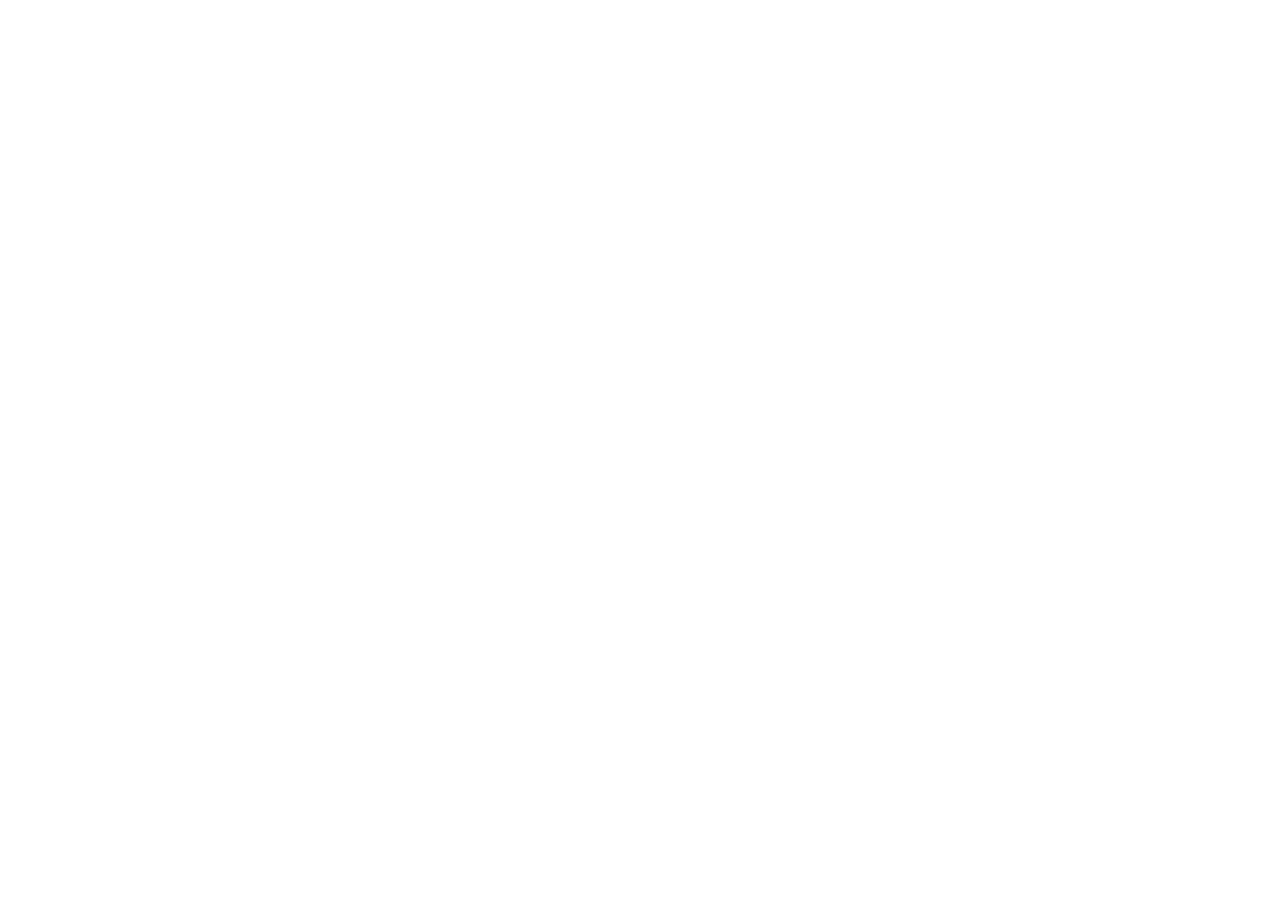
==== contact.html @ 890cbd25 "Initialisation du projet et creation de la structure HTML" ====
<!DOCTYPE html>
<html lang="fr">
<head>
    <meta charset="UTF-8">
    <meta name="viewport" content="width=device-width, initial-scale=1.0">
    <title>Inscription & Contact</title>
    
    <link rel="stylesheet" href="css/style.css">
</head>
<body>
    <header>

    </header>
    <main>

    </main>
    <footer>

    </footer>
    <script src="js/main.js"></script>
    
</body>
</html>
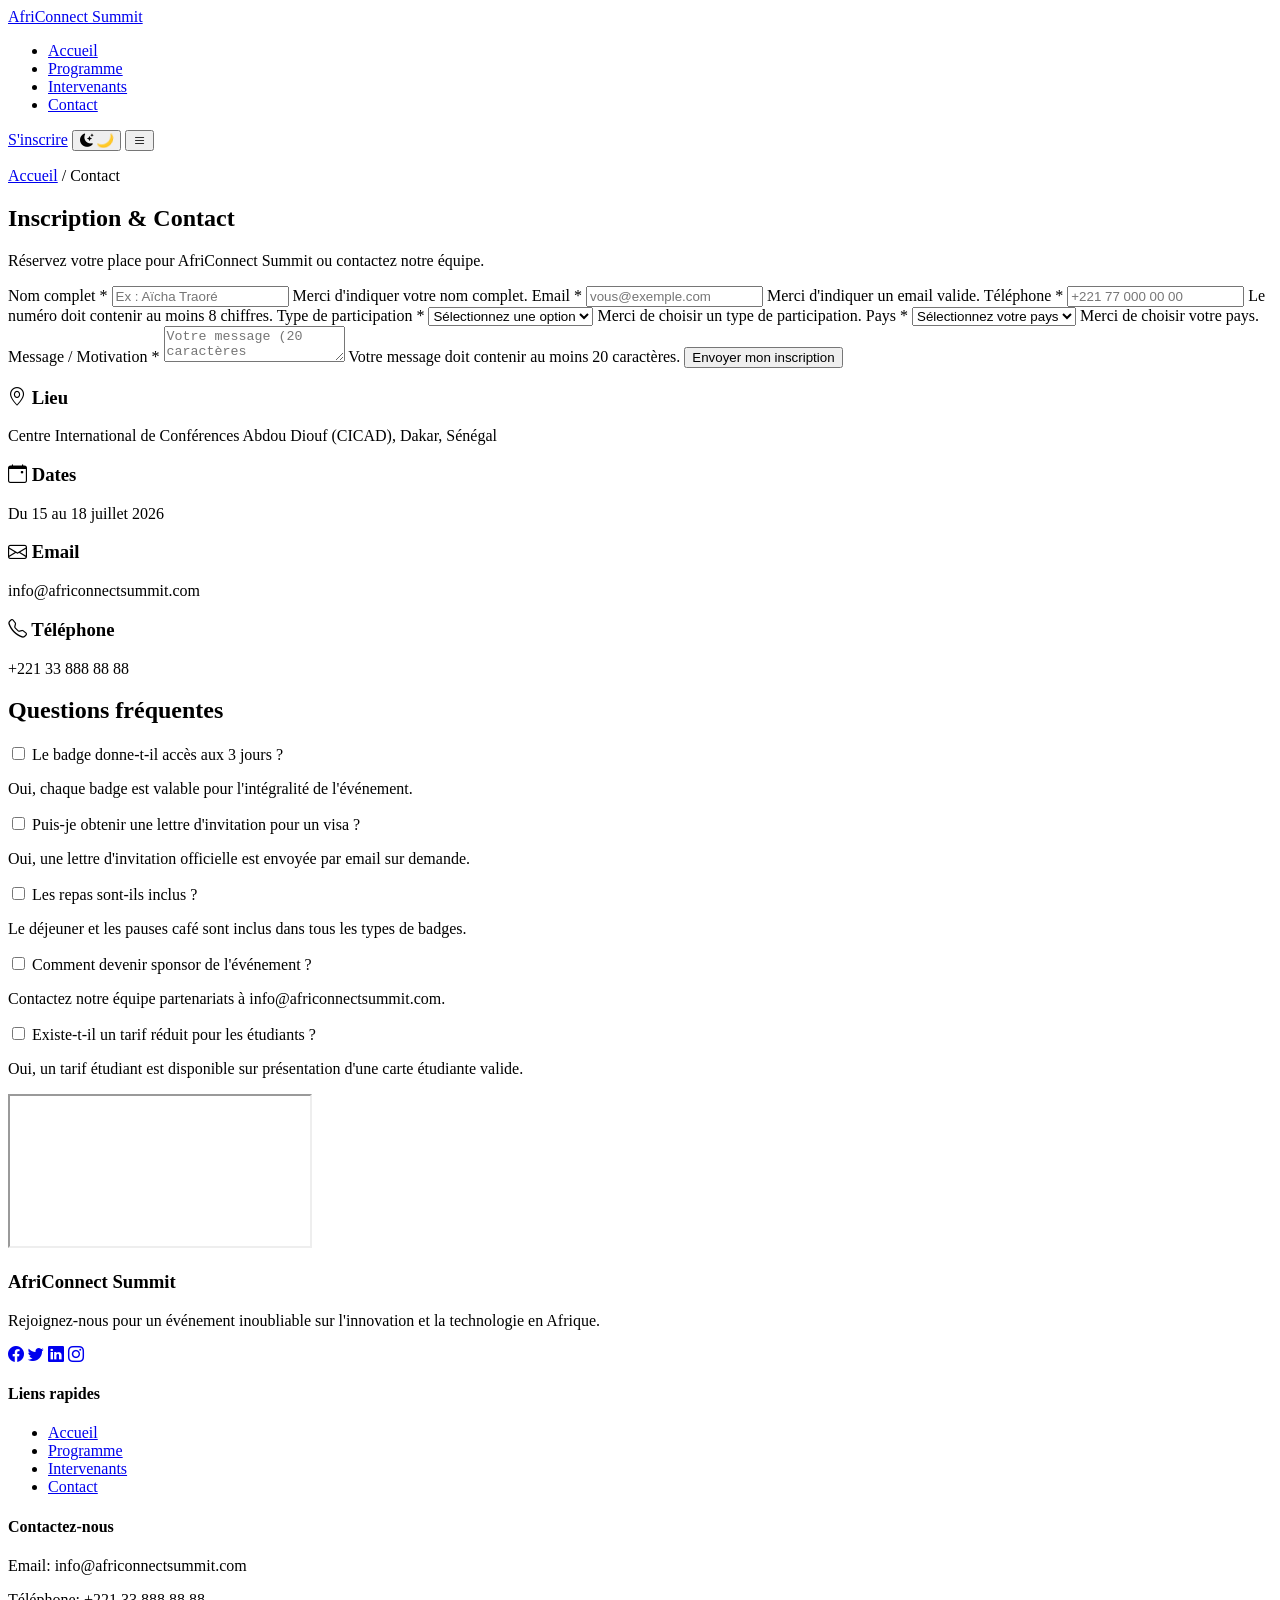
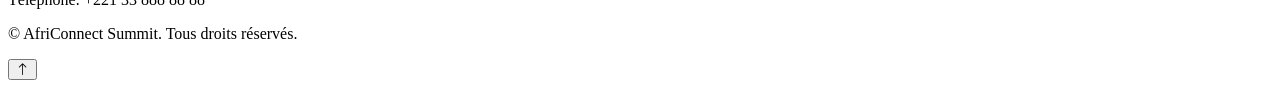
==== commit 0793b834: "Finalisation des 4 pages HTML" ====
--- a/contact.html
+++ b/contact.html
@@ -4,19 +4,223 @@
     <meta charset="UTF-8">
     <meta name="viewport" content="width=device-width, initial-scale=1.0">
     <title>Inscription & Contact</title>
+    <link rel="preconnect" href="https://fonts.googleapis.com">
+  <link href="https://fonts.googleapis.com/css2?family=Space+Grotesk:wght@500;600;700&family=Inter:wght@400;500;600;700&display=swap" rel="stylesheet">
+
+  <link rel="stylesheet" href="https://cdn.jsdelivr.net/npm/bootstrap-icons@1.11.3/font/bootstrap-icons.css">
     
     <link rel="stylesheet" href="css/style.css">
 </head>
 <body>
     <header>
-
+        <nav class="navbar">
+            <a href="index.html" class="logo">AfriConnect <span>Summit</span></a>
+            <ul class="nav-links">
+                <li> <a href="index.html" >Accueil</a></li>
+                <li> <a href="programme.html">Programme</a></li>
+                <li> <a href="intervenants.html" >Intervenants</a></li>
+                <li> <a href="contact.html" class="acc">Contact</a></li>
+            </ul>
+            <div class="nav-actions">
+                <a href="contact.html" class="btn">S'inscrire</a>
+                <button id="theme-toggle" aria-label="Changer le thème">
+                    <i class="bi bi-moon-stars-fill"> 🌙 </i>
+                </button>
+                <button id="menu-toggle" aria-label="Ouvrir le menu">
+                <i class="bi bi-list"></i>
+            </button>
+
+            </div>
+        </nav>
+           
     </header>
     <main>
-
+         <!--SECTION HERO-->
+        <section class="page-hero">
+            <div class="container">
+                <p class="bread">
+                    <a href="index.html">Accueil</a> / Contact
+                </p>
+                <h1>Inscription & Contact</h1>
+                <p>Réservez votre place pour AfriConnect Summit ou contactez notre équipe.</p>
+            </div>
+        </section>
+    <!--Formulaire + INFOS-->
+    <section class="registration">
+    <div class="container contact-layout">
+
+        <!--Colonne gauche : formulaire-->
+        <div class="contact-form-wrap">
+            <div class="form-success" id="form-success"></div>
+
+            <form id="registration-form" novalidate>
+
+                <label for="fullname">Nom complet *</label>
+                <input type="text" id="fullname" name="fullname" placeholder="Ex : Aïcha Traoré" required>
+                <span class="error-msg">Merci d'indiquer votre nom complet.</span>
+
+                <label for="email">Email *</label>
+                <input type="email" id="email" name="email" placeholder="vous@exemple.com" required>
+                <span class="error-msg">Merci d'indiquer un email valide.</span>
+
+                <label for="phone">Téléphone *</label>
+                <input type="tel" id="phone" name="phone" placeholder="+221 77 000 00 00" required>
+                <span class="error-msg">Le numéro doit contenir au moins 8 chiffres.</span>
+
+                <label for="participation">Type de participation *</label>
+                <select id="participation" name="participation" required>
+                    <option value="">Sélectionnez une option</option>
+                    <option value="visiteur">Visiteur</option>
+                    <option value="intervenant">Intervenant</option>
+                    <option value="sponsor">Sponsor</option>
+                    <option value="presse">Presse</option>
+                    <option value="etudiant">Étudiant</option>
+                </select>
+                <span class="error-msg">Merci de choisir un type de participation.</span>
+
+                <label for="country">Pays *</label>
+                <select id="country" name="country" required>
+                    <option value="">Sélectionnez votre pays</option>
+                    <option value="senegal">Sénégal</option>
+                    <option value="cote-ivoire">Côte d'Ivoire</option>
+                    <option value="ghana">Ghana</option>
+                    <option value="nigeria">Nigeria</option>
+                    <option value="kenya">Kenya</option>
+                    <option value="mali">Mali</option>
+                    <option value="guinee">Guinée</option>
+                    <option value="cameroun">Cameroun</option>
+                    <option value="maroc">Maroc</option>
+                    <option value="tunisie">Tunisie</option>
+                    <option value="benin">Bénin</option>
+                </select>
+                <span class="error-msg">Merci de choisir votre pays.</span>
+
+                <label for="message">Message / Motivation *</label>
+                <textarea id="message" name="message" placeholder="Votre message (20 caractères minimum)..." required></textarea>
+                <span class="error-msg">Votre message doit contenir au moins 20 caractères.</span>
+
+                <button type="submit" class="btn">Envoyer mon inscription</button>
+            </form>
+        </div>
+
+        <!--Colonne droite : infos-->
+        <div class="contact-info">
+            <div class="info-block">
+                <h3><i class="bi bi-geo-alt"></i> Lieu</h3>
+                <p>Centre International de Conférences Abdou Diouf (CICAD), Dakar, Sénégal</p>
+            </div>
+            <div class="info-block">
+                <h3><i class="bi bi-calendar-event"></i> Dates</h3>
+                <p>Du 15 au 18 juillet 2026</p>
+            </div>
+            <div class="info-block">
+                <h3><i class="bi bi-envelope"></i> Email</h3>
+                <p>info@africonnectsummit.com</p>
+            </div>
+            <div class="info-block">
+                <h3><i class="bi bi-telephone"></i> Téléphone</h3>
+                <p>+221 33 888 88 88</p>
+            </div>
+        </div>
+
+    </div>
+</section>
+<!--FAQ ACCORDÉON CSS PUR-->
+<section class="faq-section">
+    <div class="container">
+        <h2>Questions fréquentes</h2>
+        <div class="faq-list">
+
+            <div class="faq-item">
+                <input type="checkbox" id="faq1">
+                <label class="faq-question" for="faq1">Le badge donne-t-il accès aux 3 jours ?</label>
+                <div class="faq-answer">
+                    <p>Oui, chaque badge est valable pour l'intégralité de l'événement.</p>
+                </div>
+            </div>
+
+            <div class="faq-item">
+                <input type="checkbox" id="faq2">
+                <label class="faq-question" for="faq2">Puis-je obtenir une lettre d'invitation pour un visa ?</label>
+                <div class="faq-answer">
+                    <p>Oui, une lettre d'invitation officielle est envoyée par email sur demande.</p>
+                </div>
+            </div>
+
+            <div class="faq-item">
+                <input type="checkbox" id="faq3">
+                <label class="faq-question" for="faq3">Les repas sont-ils inclus ?</label>
+                <div class="faq-answer">
+                    <p>Le déjeuner et les pauses café sont inclus dans tous les types de badges.</p>
+                </div>
+            </div>
+
+            <div class="faq-item">
+                <input type="checkbox" id="faq4">
+                <label class="faq-question" for="faq4">Comment devenir sponsor de l'événement ?</label>
+                <div class="faq-answer">
+                    <p>Contactez notre équipe partenariats à info@africonnectsummit.com.</p>
+                </div>
+            </div>
+
+            <div class="faq-item">
+                <input type="checkbox" id="faq5">
+                <label class="faq-question" for="faq5">Existe-t-il un tarif réduit pour les étudiants ?</label>
+                <div class="faq-answer">
+                    <p>Oui, un tarif étudiant est disponible sur présentation d'une carte étudiante valide.</p>
+                </div>
+            </div>
+
+        </div>
+    </div>
+</section>
+
+<!--CARTE GOOGLE MAPS-->
+<section class="map-section">
+    <div class="container">
+        <div class="map-wrap">
+            <iframe
+                src="https://www.google.com/maps?q=Dakar,Senegal&output=embed"
+                title="Carte de localisation de Dakar, Sénégal"
+                loading="lazy">
+            </iframe>
+        </div>
+    </div>
+</section>
+    
     </main>
     <footer>
-
+         <div class="container footer-flex">
+            <div class="footer-info">
+                <h3>AfriConnect Summit</h3>
+                <p>Rejoignez-nous pour un événement inoubliable sur l'innovation et la technologie en Afrique.</p>
+                <div class="social-icons">
+                    <a href="#"><i class="bi bi-facebook"></i></a>
+                    <a href="#"><i class="bi bi-twitter"></i></a>
+                    <a href="#"><i class="bi bi-linkedin"></i></a>
+                    <a href="#"><i class="bi bi-instagram"></i></a>
+                </div>
+            </div>
+            <div class="footer-links">
+                <h4>Liens rapides</h4>
+                <ul>
+                    <li><a href="index.html">Accueil</a></li>
+                    <li><a href="programme.html">Programme</a></li>
+                    <li><a href="intervenants.html">Intervenants</a></li>
+                    <li><a href="contact.html">Contact</a></li>
+                </ul>
+            </div>
+            <div class="footer-contact">
+                <h4>Contactez-nous</h4>
+                <p>Email: info@africonnectsummit.com</p>
+                <p>Téléphone: +221 33 888 88 88</p>
+            </div>
+        </div>
+        <p class="footer-bottom">© <span id="current-year"></span> AfriConnect Summit. Tous droits réservés.</p>
     </footer>
+    <button id="back-to-top" aria-label="Retour en haut">
+    <i class="bi bi-arrow-up"></i>
+</button>
     <script src="js/main.js"></script>
     
 </body>
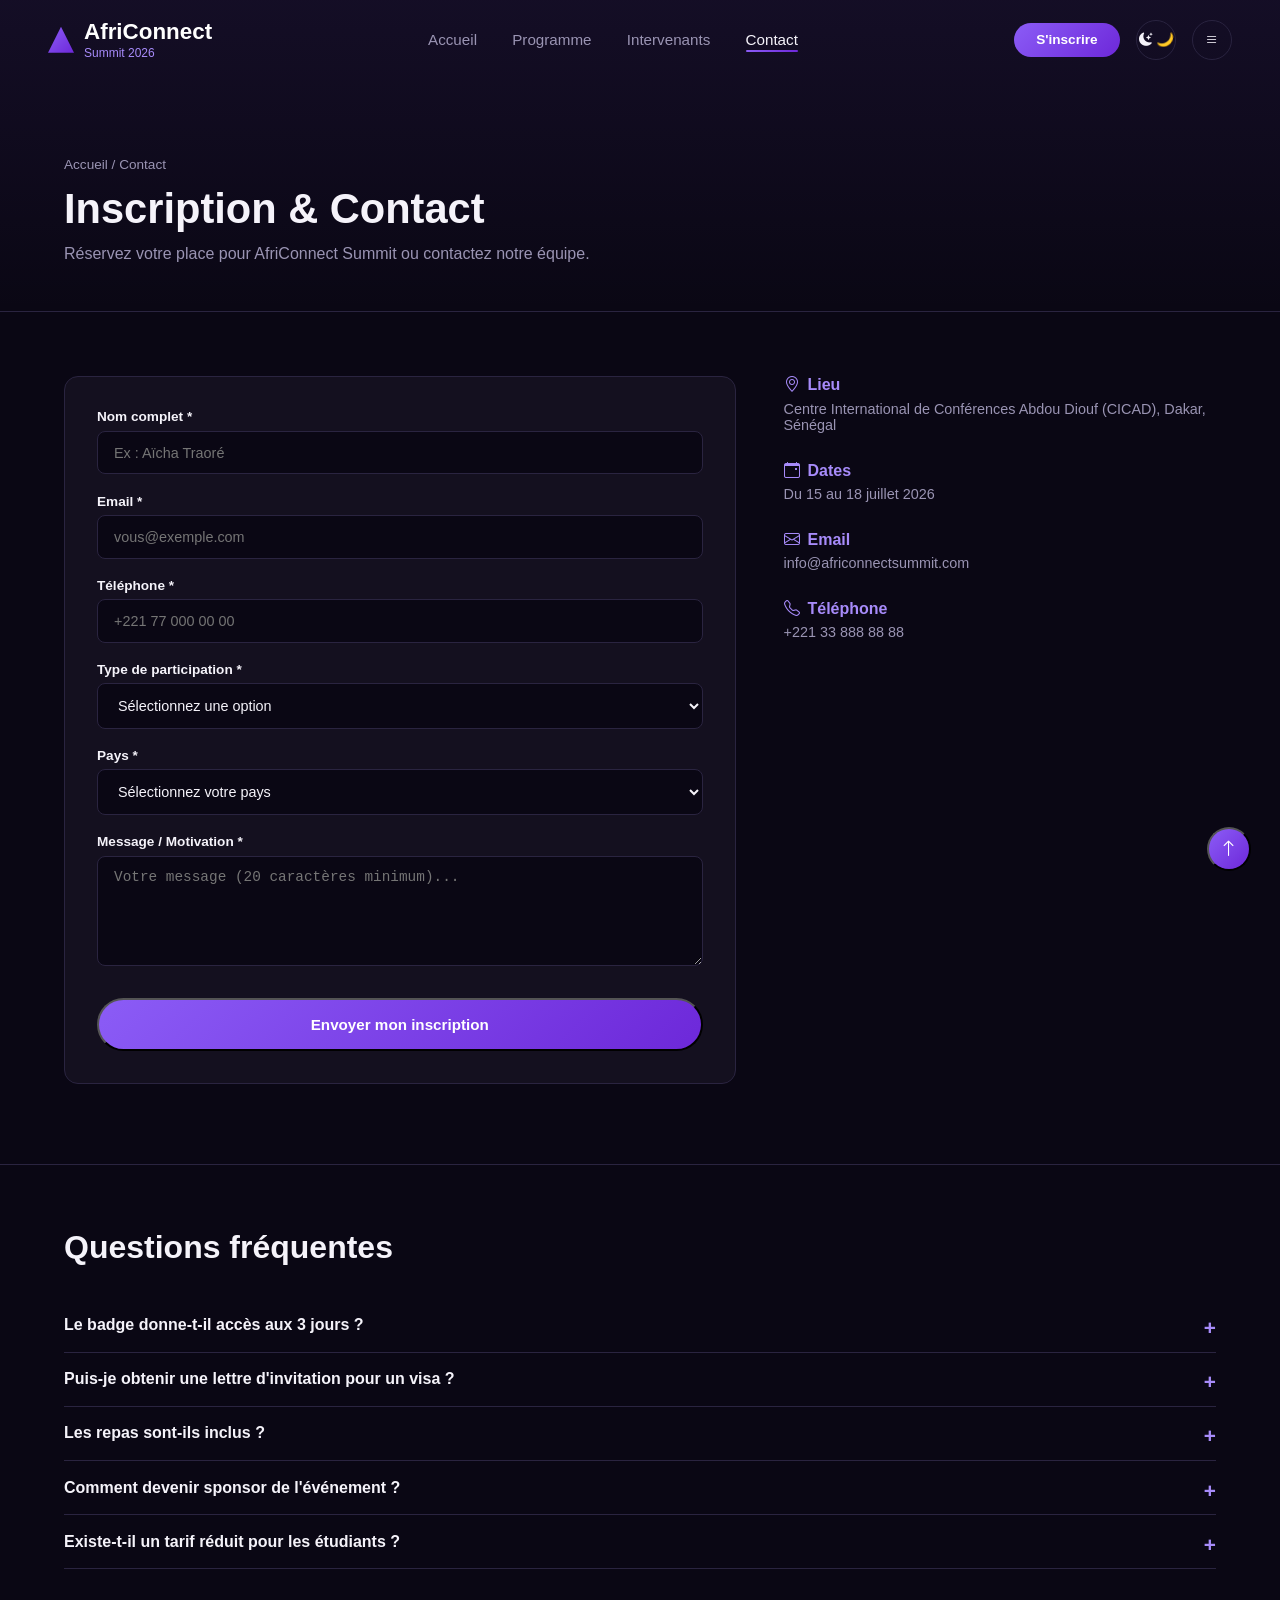
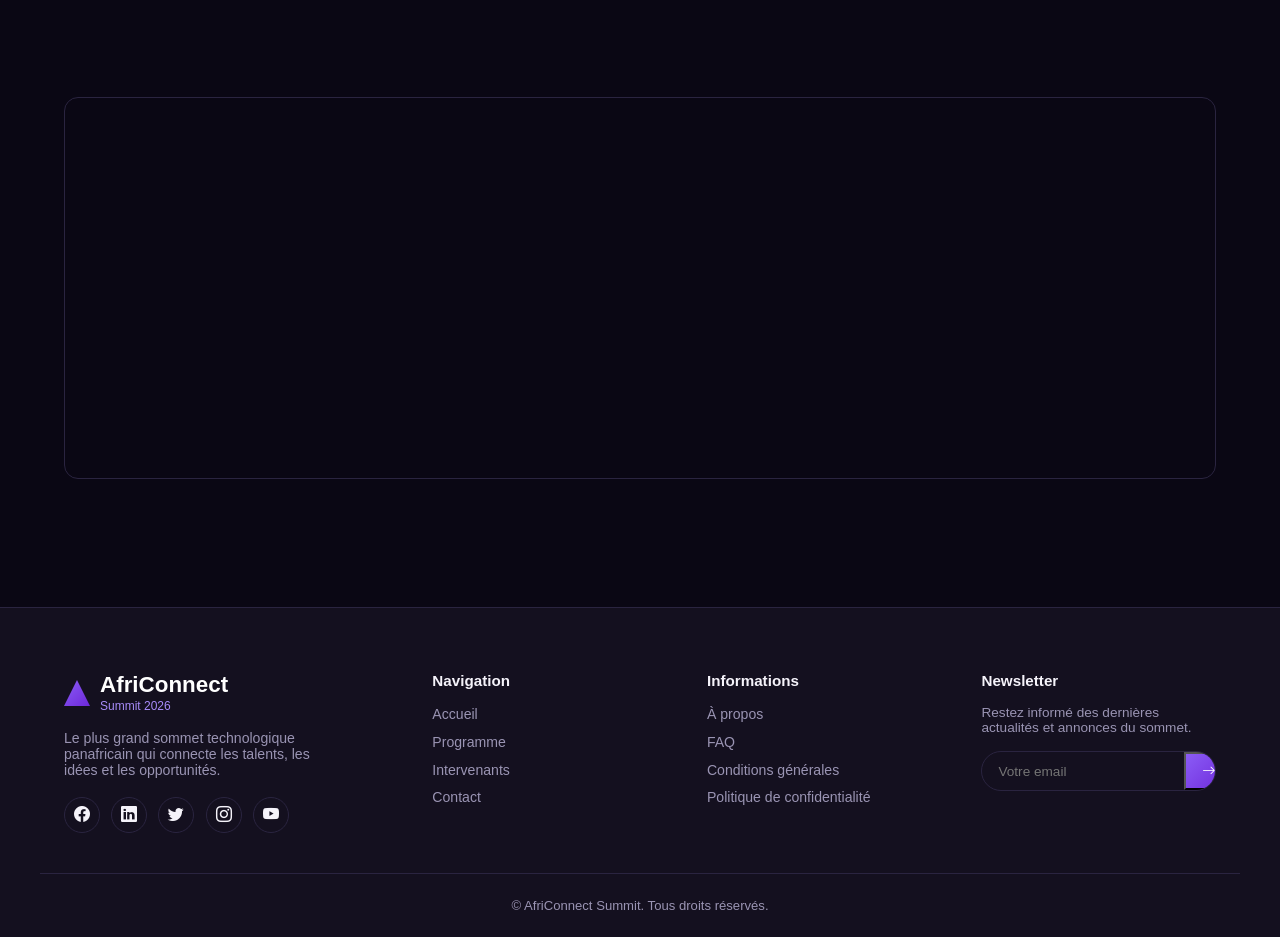
==== commit 2c47686c: "Finalisation du design CSS des 4 pages du site" ====
--- a/contact.html
+++ b/contact.html
@@ -14,11 +14,17 @@
 <body>
     <header>
         <nav class="navbar">
-            <a href="index.html" class="logo">AfriConnect <span>Summit</span></a>
+            <a href="index.html" class="logo">
+                <span class="logo-triangle"></span>
+                <span class="logo-text">
+                    <span class="logo-main">AfriConnect</span>
+                    <span class="logo-sub">Summit 2026</span>
+                </span>
+            </a>
             <ul class="nav-links">
                 <li> <a href="index.html" >Accueil</a></li>
                 <li> <a href="programme.html">Programme</a></li>
-                <li> <a href="intervenants.html" >Intervenants</a></li>
+                <li> <a href="intervenants.html">Intervenants</a></li>
                 <li> <a href="contact.html" class="acc">Contact</a></li>
             </ul>
             <div class="nav-actions">
@@ -32,6 +38,7 @@
 
             </div>
         </nav>
+        
            
     </header>
     <main>
@@ -189,36 +196,60 @@
 </section>
     
     </main>
-    <footer>
-         <div class="container footer-flex">
-            <div class="footer-info">
-                <h3>AfriConnect Summit</h3>
-                <p>Rejoignez-nous pour un événement inoubliable sur l'innovation et la technologie en Afrique.</p>
-                <div class="social-icons">
-                    <a href="#"><i class="bi bi-facebook"></i></a>
-                    <a href="#"><i class="bi bi-twitter"></i></a>
-                    <a href="#"><i class="bi bi-linkedin"></i></a>
-                    <a href="#"><i class="bi bi-instagram"></i></a>
-                </div>
-            </div>
-            <div class="footer-links">
-                <h4>Liens rapides</h4>
-                <ul>
-                    <li><a href="index.html">Accueil</a></li>
-                    <li><a href="programme.html">Programme</a></li>
-                    <li><a href="intervenants.html">Intervenants</a></li>
-                    <li><a href="contact.html">Contact</a></li>
-                </ul>
-            </div>
-            <div class="footer-contact">
-                <h4>Contactez-nous</h4>
-                <p>Email: info@africonnectsummit.com</p>
-                <p>Téléphone: +221 33 888 88 88</p>
-            </div>
-        </div>
-        <p class="footer-bottom">© <span id="current-year"></span> AfriConnect Summit. Tous droits réservés.</p>
-    </footer>
-    <button id="back-to-top" aria-label="Retour en haut">
+    <footer class="footer">
+    <div class="container footer-flex">
+        <div class="footer-info">
+            <a href="index.html" class="logo">
+    <span class="logo-triangle"></span>
+    <span class="logo-text">
+        <span class="logo-main">AfriConnect</span>
+        <span class="logo-sub">Summit 2026</span>
+    </span>
+</a>
+            <p>Le plus grand sommet technologique panafricain qui connecte les talents, les idées et les opportunités.</p>
+            <div class="social-icons">
+                <a href="#" aria-label="Facebook"><i class="bi bi-facebook"></i></a>
+                <a href="#" aria-label="LinkedIn"><i class="bi bi-linkedin"></i></a>
+                <a href="#" aria-label="Twitter"><i class="bi bi-twitter"></i></a>
+                <a href="#" aria-label="Instagram"><i class="bi bi-instagram"></i></a>
+                <a href="#" aria-label="YouTube"><i class="bi bi-youtube"></i></a>
+            </div>
+        </div>
+
+        <div class="footer-links">
+            <h4>Navigation</h4>
+            <ul>
+                <li><a href="index.html">Accueil</a></li>
+                <li><a href="programme.html">Programme</a></li>
+                <li><a href="intervenants.html">Intervenants</a></li>
+                <li><a href="contact.html">Contact</a></li>
+            </ul>
+        </div>
+
+        <div class="footer-info-links">
+            <h4>Informations</h4>
+            <ul>
+                <li><a href="#">À propos</a></li>
+                <li><a href="#">FAQ</a></li>
+                <li><a href="#">Conditions générales</a></li>
+                <li><a href="#">Politique de confidentialité</a></li>
+            </ul>
+        </div>
+
+        <div class="footer-newsletter">
+            <h4>Newsletter</h4>
+            <p>Restez informé des dernières actualités et annonces du sommet.</p>
+            <form class="newsletter-form">
+                <input type="email" placeholder="Votre email" required>
+                <button type="submit" aria-label="S'abonner"><i class="bi bi-arrow-right"></i></button>
+            </form>
+        </div>
+    </div>
+
+    <p class="footer-bottom">© <span id="current-year"></span> AfriConnect Summit. Tous droits réservés.</p>
+</footer>
+
+<button id="back-to-top" aria-label="Retour en haut">
     <i class="bi bi-arrow-up"></i>
 </button>
     <script src="js/main.js"></script>
--- a/css/style.css
+++ b/css/style.css
@@ -0,0 +1,1262 @@
+:root {
+  --color-bg: #0a0714;
+  --color-surface: #14101f;
+  --color-surface-alt: #1c1630;
+
+  --color-text: #f5f3fa;
+  --color-text-muted: #9a94b3;
+
+  --color-primary: #8b5cf6;
+  --color-primary-light: #a78bfa;
+  --color-accent: #6d28d9;
+
+  --color-border: #2a2440;
+
+  --font-title: 'Space Grotesk', sans-serif;
+  --font-body: 'Inter', sans-serif;
+
+  --radius: 14px;
+}
+
+* { margin: 0; padding: 0; box-sizing: border-box; }
+
+body {
+  background-color: var(--color-bg);
+  color: var(--color-text);
+  font-family: var(--font-body);
+}
+
+.container {
+  max-width: 1200px;
+  margin: 0 auto;
+  padding: 0 1.5rem;
+}
+.navbar {
+  position: fixed;
+  top: 0;
+  left: 0;
+  width: 100%;
+  z-index: 1000;
+  display: flex;
+  align-items: center;
+  justify-content: space-between;
+  padding: 1.2rem 3rem;
+  transition: background-color 0.3s ease, padding 0.3s ease;
+}
+
+.navbar.scrolled {
+  background-color: rgba(10, 7, 20, 0.85);
+  backdrop-filter: blur(10px);
+  padding: 0.8rem 3rem;
+  border-bottom: 1px solid var(--color-border);
+}
+a {
+  color: inherit;
+  text-decoration: none;
+}
+
+ul {
+  list-style: none;
+}
+.logo {
+  display: flex;
+  align-items: center;
+  gap: 10px;
+  color: var(--color-text);
+}
+
+.logo-text {
+  display: flex;
+  flex-direction: column;
+  line-height: 1.2;
+}
+
+.logo-main {
+  font-weight: 700;
+  font-size: 1.4rem;
+  color: #ffffff;
+}
+
+.logo-sub {
+  font-size: 0.75rem;
+  font-weight: 500;
+  color: var(--color-primary-light);
+}
+
+.logo-triangle {
+  display: inline-block;
+  width: 26px;
+  height: 26px;
+  background: linear-gradient(135deg, var(--color-primary), var(--color-accent));
+  clip-path: polygon(50% 0%, 0% 100%, 100% 100%);
+  flex-shrink: 0;
+}
+
+
+
+.nav-links {
+  display: flex;
+  gap: 2.2rem;
+  list-style: none;
+}
+
+.nav-links a {
+  font-size: 0.95rem;
+  font-weight: 500;
+  color: var(--color-text-muted);
+  text-decoration: none;
+  position: relative;
+  padding-bottom: 4px;
+}
+
+.nav-links a:hover,
+.nav-links a.acc {
+  color: var(--color-text);
+}
+
+.nav-links a.acc::after {
+  content: "";
+  position: absolute;
+  left: 0;
+  bottom: 0;
+  width: 100%;
+  height: 2px;
+  background: linear-gradient(90deg, var(--color-primary), var(--color-accent));
+  border-radius: 2px;
+}
+
+.nav-actions {
+  display: flex;
+  align-items: center;
+  gap: 1rem;
+}
+
+.nav-actions .btn {
+  padding: 0.6rem 1.4rem;
+  border-radius: 100px;
+  background: linear-gradient(135deg, var(--color-primary), var(--color-accent));
+  color: #fff;
+  font-weight: 600;
+  font-size: 0.85rem;
+  text-decoration: none;
+  display: inline-block;
+}
+
+#theme-toggle,
+#menu-toggle {
+  width: 40px;
+  height: 40px;
+  border-radius: 50%;
+  border: 1px solid var(--color-border);
+  color: var(--color-text);
+  background: transparent;
+  display: flex;
+  align-items: center;
+  justify-content: center;
+  cursor: pointer;
+}
+
+.hero {
+  position: relative;
+  min-height: 100vh;
+  display: flex;
+  align-items: center;
+  overflow: hidden;
+}
+
+.hero-video {
+  position: absolute;
+  top: 50%;
+  left: 50%;
+  min-width: 100%;
+  min-height: 100%;
+  transform: translate(-50%, -50%);
+  object-fit: cover;
+  z-index: 0;
+}
+
+.hero-overlay {
+  position: absolute;
+  inset: 0;
+  background: linear-gradient(180deg, rgba(10,7,20,0.55), rgba(10,7,20,0.95));
+  z-index: 1;
+}
+
+.hero-socials {
+  position: absolute;
+  right: 2rem;
+  top: 50%;
+  transform: translateY(-50%);
+  z-index: 2;
+  display: flex;
+  flex-direction: column;
+  gap: 1.2rem;
+}
+
+.hero-socials a {
+  color: var(--color-text);
+  font-size: 1.1rem;
+}
+
+.hero-content {
+  position: relative;
+  z-index: 2;
+  max-width: 640px;
+  padding-top: 5rem;
+}
+
+.badge {
+  display: inline-block;
+  font-size: 0.75rem;
+  font-weight: 700;
+  letter-spacing: 0.08em;
+  text-transform: uppercase;
+  color: var(--color-primary-light);
+  margin-bottom: 1.2rem;
+}
+
+.hero-content h1 {
+  font-family: var(--font-title);
+  font-size: clamp(2.6rem, 5.5vw, 4rem);
+  line-height: 1.1;
+  font-weight: 700;
+  color: var(--color-text);
+}
+
+.gradient-text {
+  background: linear-gradient(135deg, var(--color-primary), var(--color-accent));
+  -webkit-background-clip: text;
+  background-clip: text;
+  color: transparent;
+}
+
+.hero-temp {
+  margin-top: 1.2rem;
+  color: var(--color-text-muted);
+  font-size: 1.05rem;
+  max-width: 480px;
+  line-height: 1.6;
+}
+
+.hero-meta {
+  display: flex;
+  gap: 1.5rem;
+  margin-top: 1.3rem;
+  font-size: 0.9rem;
+  color: var(--color-text-muted);
+}
+
+.hero-cta {
+  display: flex;
+  gap: 1rem;
+  margin-top: 2rem;
+  flex-wrap: wrap;
+}
+
+.hero-cta .btn {
+  display: inline-flex;
+  align-items: center;
+  gap: 0.5rem;
+  padding: 0.9rem 1.6rem;
+  border-radius: 100px;
+  font-weight: 600;
+  font-size: 0.9rem;
+}
+
+.btn-primary {
+  background: linear-gradient(135deg, var(--color-primary), var(--color-accent));
+  color: #fff;
+}
+
+.btn-outline {
+  border: 1px solid var(--color-border);
+  color: var(--color-text);
+}
+
+.countdown {
+  display: flex;
+  align-items: center;
+  gap: 0.8rem;
+  margin-top: 2.5rem;
+}
+
+.cd-item {
+  background: rgba(255,255,255,0.04);
+  border: 1px solid var(--color-border);
+  border-radius: 10px;
+  padding: 0.8rem 1.3rem;
+  text-align: center;
+  min-width: 70px;
+}
+
+.cd-item span {
+  font-family: var(--font-title);
+  font-size: 1.8rem;
+  font-weight: 700;
+  display: block;
+  color: var(--color-text);
+}
+
+.cd-item p {
+  font-size: 0.7rem;
+  text-transform: uppercase;
+  color: var(--color-text-muted);
+  margin-top: 0.2rem;
+}
+
+.cd-sep {
+  font-size: 1.5rem;
+  color: var(--color-text-muted);
+}
+
+.scroller {
+  margin-top: 2.5rem;
+  font-size: 0.7rem;
+  letter-spacing: 0.15em;
+  color: var(--color-text-muted);
+  display: flex;
+  align-items: center;
+  gap: 0.5rem;
+}
+.why {
+  padding: 5rem 0;
+}
+
+.section-head {
+  text-align: center;
+  margin-bottom: 3rem;
+}
+
+.eyebrow {
+  display: block;
+  font-size: 0.75rem;
+  font-weight: 700;
+  letter-spacing: 0.1em;
+  text-transform: uppercase;
+  color: var(--color-primary-light);
+  margin-bottom: 0.6rem;
+}
+
+.section-head h2 {
+  font-family: var(--font-title);
+  font-size: clamp(1.6rem, 3vw, 2.2rem);
+  font-weight: 700;
+}
+
+.why-flex {
+  display: flex;
+  gap: 2rem;
+}
+
+.why-card {
+  flex: 1;
+  text-align: left;
+}
+
+.why-icon {
+  width: 52px;
+  height: 52px;
+  border-radius: 12px;
+  background: rgba(139, 92, 246, 0.15);
+  color: var(--color-primary-light);
+  display: flex;
+  align-items: center;
+  justify-content: center;
+  font-size: 1.4rem;
+  margin-bottom: 1.2rem;
+}
+
+.why-card h3 {
+  font-family: var(--font-title);
+  font-size: 1.15rem;
+  margin-bottom: 0.5rem;
+}
+
+.why-card p {
+  color: var(--color-text-muted);
+  font-size: 0.9rem;
+  line-height: 1.6;
+}
+
+@media (max-width: 768px) {
+  .why-flex { flex-direction: column; }
+}
+.speakers {
+  padding: 5rem 0;
+}
+
+.speakers-head {
+  display: flex;
+  justify-content: space-between;
+  align-items: flex-end;
+  margin-bottom: 2.5rem;
+}
+
+.speakers-head .btn-outline {
+  margin-top: 1rem;
+}
+
+.btn-sm {
+  padding: 0.6rem 1.2rem;
+  font-size: 0.8rem;
+  border-radius: 100px;
+  display: inline-block;
+}
+
+.speakers-nav {
+  display: flex;
+  gap: 0.6rem;
+}
+
+.nav-arrow {
+  width: 40px;
+  height: 40px;
+  border-radius: 50%;
+  border: 1px solid var(--color-border);
+  color: var(--color-text);
+  background: transparent;
+  display: flex;
+  align-items: center;
+  justify-content: center;
+}
+
+.nav-arrow:hover {
+  border-color: var(--color-primary);
+  color: var(--color-primary-light);
+}
+
+.speakers-grid {
+  display: grid;
+  grid-template-columns: repeat(4, 1fr);
+  gap: 1.5rem;
+}
+
+.speaker-card {
+  background: var(--color-surface);
+  border: 1px solid var(--color-border);
+  border-radius: var(--radius);
+  overflow: hidden;
+  transition: transform 0.3s ease, border-color 0.3s ease;
+}
+
+.speaker-card:hover {
+  transform: translateY(-6px);
+  border-color: var(--color-primary);
+}
+
+.speaker-photo {
+  aspect-ratio: 1/1;
+  overflow: hidden;
+}
+
+.speaker-photo img {
+  width: 100%;
+  height: 100%;
+  object-fit: cover;
+}
+
+.speaker-card h3 {
+  font-size: 1rem;
+  margin: 0.9rem 1rem 0.2rem;
+}
+
+.speaker-role {
+  color: var(--color-text-muted);
+  font-size: 0.85rem;
+  margin: 0 1rem;
+}
+
+.speaker-country {
+  display: block;
+  font-size: 0.8rem;
+  color: var(--color-text-muted);
+  margin: 0.5rem 1rem 1rem;
+}
+
+@media (max-width: 1024px) {
+  .speakers-grid { grid-template-columns: repeat(2, 1fr); }
+}
+
+@media (max-width: 600px) {
+  .speakers-head { flex-direction: column; align-items: flex-start; gap: 1rem; }
+  .speakers-grid { grid-template-columns: 1fr; }
+}
+.sponsors {
+  padding: 5rem 0;
+  border-top: 1px solid var(--color-border);
+}
+
+.sponsor-tier {
+  margin-bottom: 2.5rem;
+}
+
+.tier-label {
+  display: block;
+  text-align: center;
+  font-size: 0.75rem;
+  font-weight: 700;
+  letter-spacing: 0.1em;
+  text-transform: uppercase;
+  margin-bottom: 1rem;
+}
+
+.tier-or { color: #facc15; }
+.tier-argent { color: #cbd5e1; }
+.tier-bronze { color: #fb923c; }
+
+.sponsor-row {
+  display: flex;
+  justify-content: center;
+  gap: 1.5rem;
+  flex-wrap: wrap;
+}
+
+.sponsor-logo {
+  background: var(--color-surface);
+  border: 1px solid var(--color-border);
+  border-radius: 10px;
+  display: flex;
+  align-items: center;
+  justify-content: center;
+  font-weight: 700;
+  color: var(--color-text);
+  transition: border-color 0.3s ease;
+}
+
+.sponsor-logo:hover {
+  border-color: var(--color-primary);
+}
+
+.sponsor-lg {
+  width: 180px;
+  height: 80px;
+  font-size: 1.1rem;
+}
+
+.sponsor-md {
+  width: 150px;
+  height: 68px;
+  font-size: 1rem;
+}
+
+.sponsor-sm {
+  width: 120px;
+  height: 56px;
+  font-size: 0.9rem;
+}
+
+@media (max-width: 600px) {
+  .sponsor-lg, .sponsor-md, .sponsor-sm {
+    width: 100%;
+    max-width: 200px;
+  }
+}
+.stats {
+  padding: 4rem 0;
+  border-bottom: 1px solid var(--color-border);
+}
+
+.stats-grid {
+  display: grid;
+  grid-template-columns: repeat(4, 1fr);
+  gap: 2rem;
+}
+
+.stat-item {
+  display: flex;
+  align-items: flex-start;
+  gap: 1rem;
+}
+
+.stat-icon {
+  width: 48px;
+  height: 48px;
+  min-width: 48px;
+  border-radius: 12px;
+  background: rgba(139, 92, 246, 0.15);
+  color: var(--color-primary-light);
+  display: flex;
+  align-items: center;
+  justify-content: center;
+  font-size: 1.2rem;
+}
+
+.stat-number {
+  font-family: var(--font-title);
+  font-size: 1.8rem;
+  font-weight: 700;
+  color: var(--color-text);
+  display: block;
+}
+
+.stat-label {
+  font-weight: 600;
+  font-size: 0.95rem;
+  margin-top: 0.2rem;
+}
+
+.stat-sub {
+  font-size: 0.8rem;
+  color: var(--color-text-muted);
+  margin-top: 0.1rem;
+}
+
+@media (max-width: 768px) {
+  .stats-grid { grid-template-columns: repeat(2, 1fr); }
+}
+.footer {
+  background: var(--color-surface);
+  border-top: 1px solid var(--color-border);
+  padding: 4rem 0 1.5rem;
+  margin-top: 3rem;
+}
+
+.footer-flex {
+  display: flex;
+  justify-content: space-between;
+  gap: 2.5rem;
+  flex-wrap: wrap;
+  padding-bottom: 2.5rem;
+  border-bottom: 1px solid var(--color-border);
+}
+
+.footer-info {
+  flex: 1.4;
+  min-width: 220px;
+}
+
+.footer-info p {
+  color: var(--color-text-muted);
+  font-size: 0.88rem;
+  margin: 1rem 0 1.2rem;
+  max-width: 280px;
+}
+
+.social-icons {
+  display: flex;
+  gap: 0.7rem;
+}
+
+.social-icons a {
+  width: 36px;
+  height: 36px;
+  border-radius: 50%;
+  border: 1px solid var(--color-border);
+  color: var(--color-text);
+  display: flex;
+  align-items: center;
+  justify-content: center;
+}
+
+.social-icons a:hover {
+  background: var(--color-primary);
+  border-color: var(--color-primary);
+}
+
+.footer-links,
+.footer-info-links,
+.footer-newsletter {
+  flex: 1;
+  min-width: 160px;
+}
+
+.footer h4 {
+  font-family: var(--font-title);
+  font-size: 0.95rem;
+  margin-bottom: 1rem;
+}
+
+.footer-links ul li,
+.footer-info-links ul li {
+  margin-bottom: 0.6rem;
+}
+
+.footer-links a,
+.footer-info-links a {
+  color: var(--color-text-muted);
+  font-size: 0.88rem;
+}
+
+.footer-links a:hover,
+.footer-info-links a:hover {
+  color: var(--color-primary-light);
+}
+
+.footer-newsletter p {
+  color: var(--color-text-muted);
+  font-size: 0.85rem;
+  margin-bottom: 1rem;
+}
+
+.newsletter-form {
+  display: flex;
+  border: 1px solid var(--color-border);
+  border-radius: 100px;
+  overflow: hidden;
+}
+
+.newsletter-form input {
+  flex: 1;
+  background: transparent;
+  border: none;
+  padding: 0.7rem 1rem;
+  color: var(--color-text);
+  font-size: 0.85rem;
+}
+
+.newsletter-form input:focus {
+  outline: none;
+}
+
+.newsletter-form button {
+  background: linear-gradient(135deg, var(--color-primary), var(--color-accent));
+  color: #fff;
+  padding: 0 1rem;
+}
+
+.footer-bottom {
+  text-align: center;
+  padding-top: 1.5rem;
+  font-size: 0.82rem;
+  color: var(--color-text-muted);
+}
+
+#back-to-top {
+  position: fixed;
+  bottom: 1.8rem;
+  right: 1.8rem;
+  width: 44px;
+  height: 44px;
+  border-radius: 50%;
+  background: linear-gradient(135deg, var(--color-primary), var(--color-accent));
+  color: #fff;
+  display: flex;
+  align-items: center;
+  justify-content: center;
+  font-size: 1.1rem;
+  z-index: 900;
+}
+
+@media (max-width: 768px) {
+  .footer-flex { flex-direction: column; }
+}
+.page-hero {
+  padding: 9rem 0 3rem;
+  border-bottom: 1px solid var(--color-border);
+  background: linear-gradient(180deg, rgba(139, 92, 246, 0.08), transparent);
+}
+
+.page-hero-grid {
+  display: grid;
+  grid-template-columns: 1.2fr 1fr;
+  gap: 2.5rem;
+  align-items: center;
+}
+
+.bread {
+  font-size: 0.85rem;
+  color: var(--color-text-muted);
+  margin-bottom: 0.8rem;
+}
+
+.bread a {
+  color: var(--color-text-muted);
+}
+
+.bread a:hover {
+  color: var(--color-primary-light);
+}
+
+.page-hero-text h1 {
+  font-family: var(--font-title);
+  font-size: clamp(2rem, 4vw, 2.6rem);
+  font-weight: 700;
+}
+
+.page-hero-text p {
+  color: var(--color-text-muted);
+  margin-top: 0.8rem;
+  max-width: 480px;
+}
+
+.page-hero-video {
+  border-radius: var(--radius);
+  overflow: hidden;
+  border: 1px solid var(--color-border);
+  aspect-ratio: 4/3;
+}
+
+.page-hero-video video {
+  width: 100%;
+  height: 100%;
+  object-fit: cover;
+}
+
+@media (max-width: 900px) {
+  .page-hero-grid {
+    grid-template-columns: 1fr;
+  }
+  .page-hero-video {
+    order: -1;
+  }
+}
+
+.bread {
+  font-size: 0.85rem;
+  color: var(--color-text-muted);
+  margin-bottom: 0.8rem;
+}
+
+.bread a {
+  color: var(--color-text-muted);
+}
+
+.bread a:hover {
+  color: var(--color-primary-light);
+}
+
+.page-hero h1 {
+  font-family: var(--font-title);
+  font-size: clamp(2rem, 4vw, 2.6rem);
+  font-weight: 700;
+  max-width: 640px;
+}
+
+.page-hero p {
+  color: var(--color-text-muted);
+  margin-top: 0.8rem;
+  max-width: 560px;
+}
+.tabs-section {
+  padding: 4rem 0;
+}
+
+.tab-buttons {
+  display: flex;
+  gap: 0.6rem;
+  margin-bottom: 2rem;
+  border-bottom: 1px solid var(--color-border);
+}
+
+.tab-btn {
+  padding: 0.9rem 1.6rem;
+  font-weight: 600;
+  font-size: 0.95rem;
+  color: var(--color-text-muted);
+  position: relative;
+  background: transparent;
+  border: none;
+}
+
+.tab-btn::after {
+  content: "";
+  position: absolute;
+  left: 0;
+  right: 0;
+  bottom: -1px;
+  height: 2px;
+  background: linear-gradient(90deg, var(--color-primary), var(--color-accent));
+  transform: scaleX(0);
+  transition: transform 0.3s ease;
+}
+
+.tab-btn.active {
+  color: var(--color-text);
+}
+
+.tab-btn.active::after {
+  transform: scaleX(1);
+}
+
+.tab-pane {
+  display: none;
+}
+
+.tab-pane.active {
+  display: block;
+  animation: fadeIn 0.4s ease;
+}
+
+@keyframes fadeIn {
+  from { opacity: 0; }
+  to { opacity: 1; }
+}
+
+.programme-table {
+  width: 100%;
+  border-collapse: collapse;
+  background: var(--color-surface);
+  border: 1px solid var(--color-border);
+  border-radius: var(--radius);
+  overflow: hidden;
+}
+
+.programme-table th,
+.programme-table td {
+  padding: 1rem 1.2rem;
+  text-align: left;
+  font-size: 0.9rem;
+}
+
+.programme-table thead th {
+  background: var(--color-surface-alt);
+  font-family: var(--font-title);
+  text-transform: uppercase;
+  font-size: 0.72rem;
+  letter-spacing: 0.06em;
+  color: var(--color-text-muted);
+}
+
+.programme-table tbody tr:nth-child(even) {
+  background: rgba(139, 92, 246, 0.04);
+}
+
+.programme-table tbody tr:hover {
+  background: rgba(139, 92, 246, 0.1);
+}
+.themes-section {
+  padding: 5rem 0;
+  border-top: 1px solid var(--color-border);
+}
+
+.themes-grid {
+  display: grid;
+  grid-template-columns: repeat(2, 1fr);
+  gap: 1.5rem;
+}
+
+.theme-card {
+  background: var(--color-surface);
+  border: 1px solid var(--color-border);
+  border-radius: var(--radius);
+  padding: 1.8rem;
+  display: flex;
+  gap: 1.2rem;
+  transition: transform 0.3s ease, border-color 0.3s ease;
+}
+
+.theme-card:hover {
+  transform: translateY(-6px);
+  border-color: var(--color-primary);
+}
+
+.theme-card i {
+  width: 52px;
+  height: 52px;
+  min-width: 52px;
+  border-radius: 12px;
+  background: rgba(139, 92, 246, 0.15);
+  color: var(--color-primary-light);
+  display: flex;
+  align-items: center;
+  justify-content: center;
+  font-size: 1.4rem;
+}
+
+.theme-card h3 {
+  font-family: var(--font-title);
+  font-size: 1.1rem;
+  margin-bottom: 0.4rem;
+}
+
+.theme-card p {
+  color: var(--color-text-muted);
+  font-size: 0.9rem;
+  line-height: 1.5;
+}
+
+@media (max-width: 768px) {
+  .themes-grid { grid-template-columns: 1fr; }
+}
+.speakers-full-section {
+  padding: 4rem 0 5rem;
+}
+
+.filter {
+  display: flex;
+  gap: 0.7rem;
+  flex-wrap: wrap;
+  margin-bottom: 2.5rem;
+}
+
+.filter-btn {
+  padding: 0.6rem 1.3rem;
+  border-radius: 100px;
+  border: 1px solid var(--color-border);
+  background: transparent;
+  color: var(--color-text-muted);
+  font-size: 0.85rem;
+  font-weight: 600;
+  transition: all 0.3s ease;
+}
+
+.filter-btn:hover {
+  border-color: var(--color-primary);
+  color: var(--color-primary-light);
+}
+
+.filter-btn.active {
+  background: linear-gradient(135deg, var(--color-primary), var(--color-accent));
+  border-color: transparent;
+  color: #fff;
+}
+
+.speakers-grid-full {
+  display: grid;
+  grid-template-columns: repeat(3, 1fr);
+  gap: 1.5rem;
+}
+
+.speaker-card {
+  background: var(--color-surface);
+  border: 1px solid var(--color-border);
+  border-radius: var(--radius);
+  overflow: hidden;
+  text-align: center;
+  padding-bottom: 1.2rem;
+  transition: transform 0.3s ease, border-color 0.3s ease;
+}
+
+.speaker-card:hover {
+  transform: translateY(-6px);
+  border-color: var(--color-primary);
+}
+
+.speaker-card img {
+  width: 100%;
+  aspect-ratio: 1/1;
+  object-fit: cover;
+  margin-bottom: 1rem;
+}
+
+.speaker-card h3 {
+  font-size: 1rem;
+  padding: 0 1rem;
+}
+
+.speaker-card p {
+  color: var(--color-text-muted);
+  font-size: 0.85rem;
+  padding: 0.3rem 1rem 0.5rem;
+}
+
+.speaker-card span {
+  font-size: 0.8rem;
+  color: var(--color-primary-light);
+  font-weight: 600;
+}
+
+.speaker-card.hidden {
+  display: none;
+}
+
+@media (max-width: 1024px) {
+  .speakers-grid-full { grid-template-columns: repeat(2, 1fr); }
+}
+
+@media (max-width: 600px) {
+  .speakers-grid-full { grid-template-columns: 1fr; }
+}
+.registration {
+  padding: 4rem 0 5rem;
+}
+
+.contact-layout {
+  display: flex;
+  gap: 3rem;
+  align-items: flex-start;
+}
+
+.contact-form-wrap {
+  flex: 1.4;
+  background: var(--color-surface);
+  border: 1px solid var(--color-border);
+  border-radius: var(--radius);
+  padding: 2rem;
+}
+
+.contact-form-wrap label {
+  display: block;
+  font-size: 0.85rem;
+  font-weight: 600;
+  margin-top: 1.2rem;
+  margin-bottom: 0.4rem;
+}
+
+.contact-form-wrap label:first-child {
+  margin-top: 0;
+}
+
+.contact-form-wrap input,
+.contact-form-wrap select,
+.contact-form-wrap textarea {
+  width: 100%;
+  padding: 0.8rem 1rem;
+  border-radius: var(--radius-sm, 8px);
+  border: 1.5px solid var(--color-border);
+  background: var(--color-bg);
+  color: var(--color-text);
+  font-size: 0.9rem;
+}
+
+.contact-form-wrap textarea {
+  min-height: 110px;
+  resize: vertical;
+}
+
+.contact-form-wrap input:focus,
+.contact-form-wrap select:focus,
+.contact-form-wrap textarea:focus {
+  outline: none;
+  border-color: var(--color-primary);
+}
+
+.error-msg {
+  display: none;
+  color: #f87171;
+  font-size: 0.8rem;
+  margin-top: 0.3rem;
+}
+
+.form-group.invalid .error-msg {
+  display: block;
+}
+
+.form-group.invalid input,
+.form-group.invalid select,
+.form-group.invalid textarea {
+  border-color: #f87171;
+}
+
+.form-group.valid input,
+.form-group.valid select,
+.form-group.valid textarea {
+  border-color: #34d399;
+}
+
+.form-success {
+  display: none;
+  background: rgba(52, 211, 153, 0.12);
+  border: 1px solid #34d399;
+  color: #34d399;
+  padding: 1rem 1.2rem;
+  border-radius: var(--radius-sm, 8px);
+  margin-bottom: 1.2rem;
+  font-weight: 600;
+}
+
+.form-success.visible {
+  display: block;
+}
+
+.contact-form-wrap button[type="submit"] {
+  margin-top: 1.8rem;
+  width: 100%;
+  padding: 1rem;
+  border-radius: 100px;
+  background: linear-gradient(135deg, var(--color-primary), var(--color-accent));
+  color: #fff;
+  font-weight: 600;
+  font-size: 0.95rem;
+}
+
+.contact-info {
+  flex: 1;
+}
+
+.info-block {
+  margin-bottom: 1.8rem;
+}
+
+.info-block h3 {
+  font-family: var(--font-title);
+  font-size: 1rem;
+  margin-bottom: 0.4rem;
+  display: flex;
+  align-items: center;
+  gap: 0.5rem;
+  color: var(--color-primary-light);
+}
+
+.info-block p {
+  color: var(--color-text-muted);
+  font-size: 0.9rem;
+}
+
+/* FAQ accordéon CSS pur */
+.faq-section {
+  padding: 4rem 0;
+  border-top: 1px solid var(--color-border);
+}
+
+.faq-section h2 {
+  font-family: var(--font-title);
+  font-size: clamp(1.5rem, 3vw, 2rem);
+  margin-bottom: 2rem;
+}
+
+.faq-item {
+  border-bottom: 1px solid var(--color-border);
+}
+
+.faq-item input[type="checkbox"] {
+  display: none;
+}
+
+.faq-question {
+  display: block;
+  padding: 1.1rem 2rem 1.1rem 0;
+  font-weight: 600;
+  cursor: pointer;
+  position: relative;
+}
+
+.faq-question::after {
+  content: "+";
+  position: absolute;
+  right: 0;
+  top: 1.1rem;
+  font-size: 1.3rem;
+  color: var(--color-primary-light);
+  transition: transform 0.3s ease;
+}
+
+.faq-item input:checked ~ .faq-question::after {
+  transform: rotate(45deg);
+}
+
+.faq-answer {
+  max-height: 0;
+  overflow: hidden;
+  transition: max-height 0.35s ease;
+  color: var(--color-text-muted);
+  font-size: 0.9rem;
+}
+
+.faq-item input:checked ~ .faq-answer {
+  max-height: 200px;
+  padding-bottom: 1.1rem;
+}
+
+/* Carte Google Maps */
+.map-section {
+  padding: 4rem 0 5rem;
+}
+
+.map-wrap {
+  border-radius: var(--radius);
+  overflow: hidden;
+  border: 1px solid var(--color-border);
+}
+
+.map-wrap iframe {
+  width: 100%;
+  height: 380px;
+  border: 0;
+  display: block;
+  filter: invert(90%) hue-rotate(180deg) brightness(0.9) contrast(1.1);
+}
+
+@media (max-width: 900px) {
+  .contact-layout { flex-direction: column; }
+}
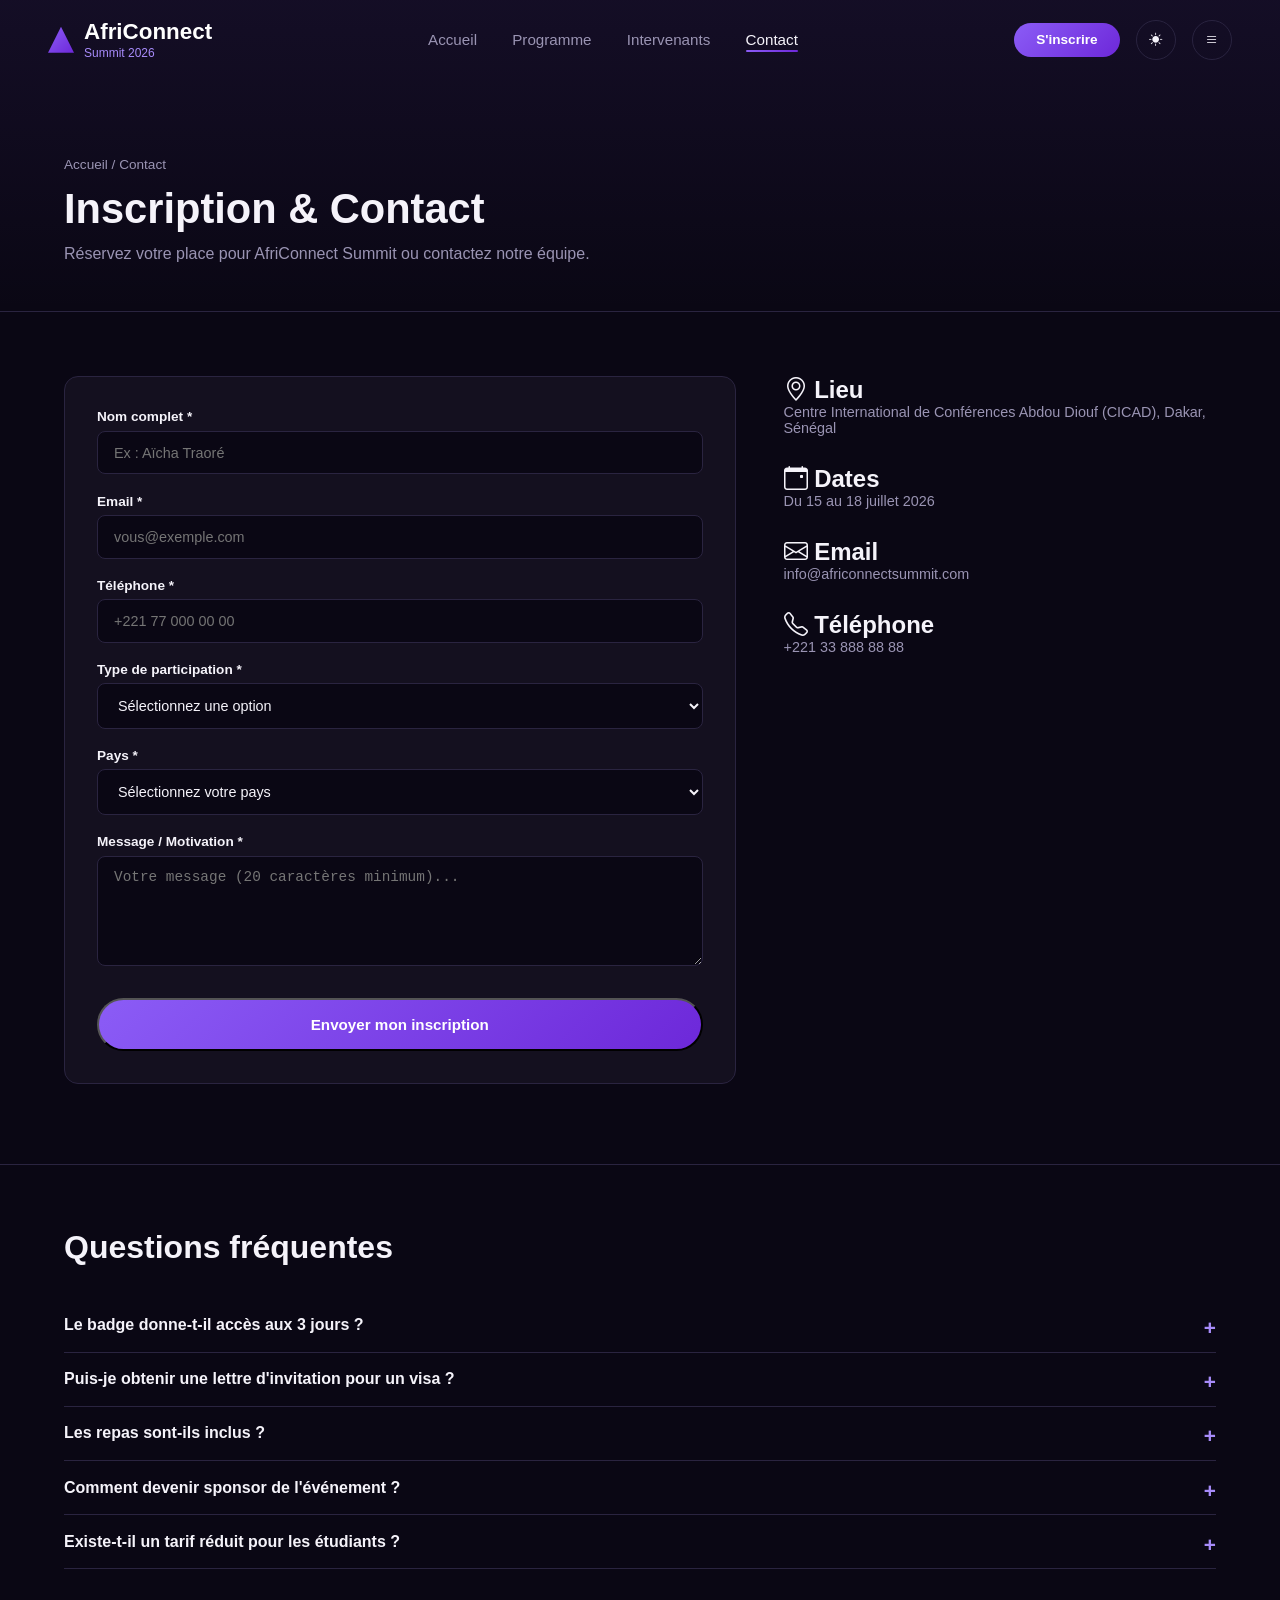
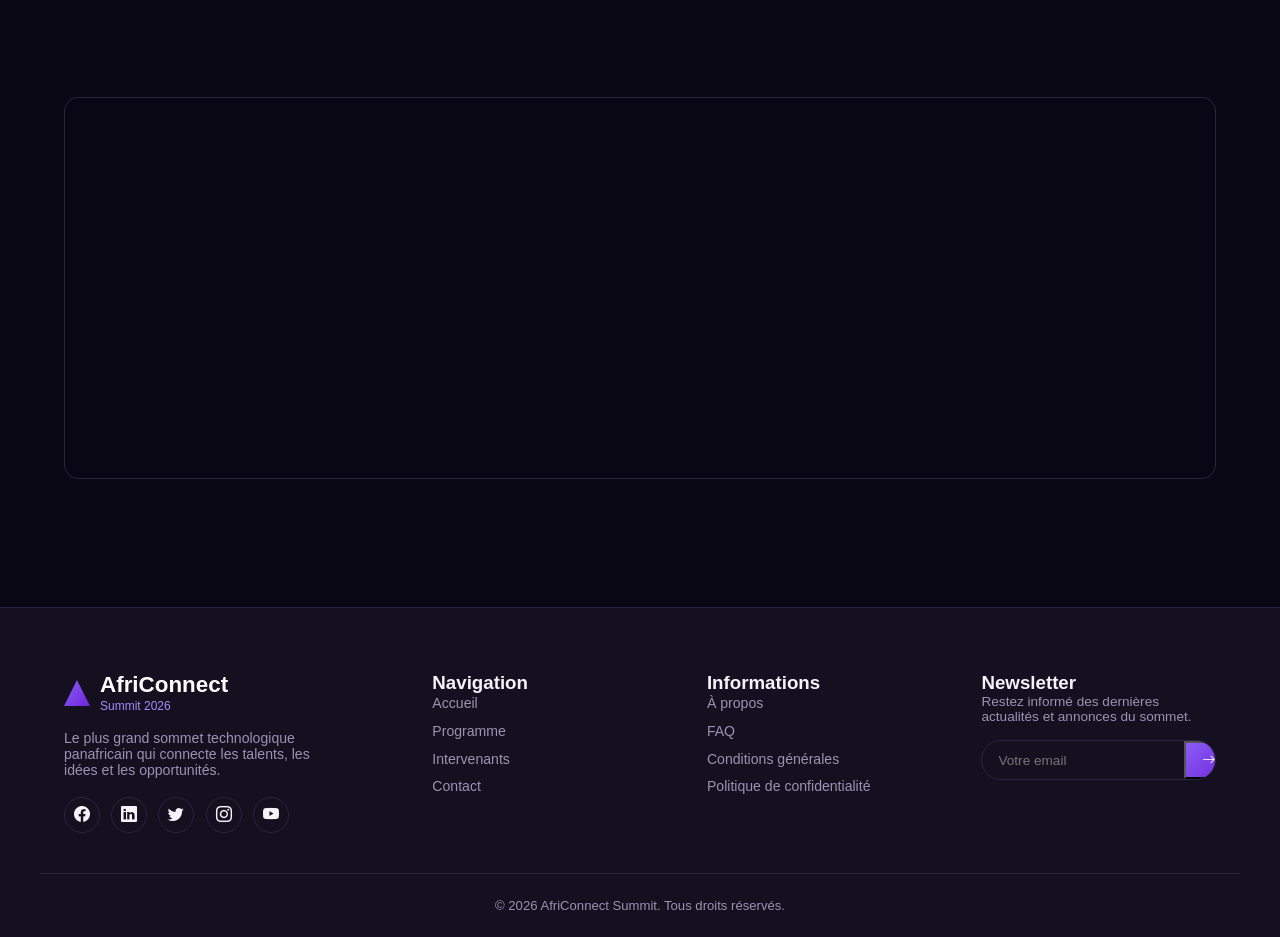
==== commit cbb5e7f0: "README.md complet, tests responsive final, corrections W3C" ====
--- a/contact.html
+++ b/contact.html
@@ -113,19 +113,19 @@
         <!--Colonne droite : infos-->
         <div class="contact-info">
             <div class="info-block">
-                <h3><i class="bi bi-geo-alt"></i> Lieu</h3>
+                <h2><i class="bi bi-geo-alt"></i> Lieu</h2>
                 <p>Centre International de Conférences Abdou Diouf (CICAD), Dakar, Sénégal</p>
             </div>
             <div class="info-block">
-                <h3><i class="bi bi-calendar-event"></i> Dates</h3>
+                <h2><i class="bi bi-calendar-event"></i> Dates</h2>
                 <p>Du 15 au 18 juillet 2026</p>
             </div>
             <div class="info-block">
-                <h3><i class="bi bi-envelope"></i> Email</h3>
+                <h2><i class="bi bi-envelope"></i> Email</h2>
                 <p>info@africonnectsummit.com</p>
             </div>
             <div class="info-block">
-                <h3><i class="bi bi-telephone"></i> Téléphone</h3>
+                <h2><i class="bi bi-telephone"></i> Téléphone</h2>
                 <p>+221 33 888 88 88</p>
             </div>
         </div>
@@ -217,7 +217,7 @@
         </div>
 
         <div class="footer-links">
-            <h4>Navigation</h4>
+            <h3>Navigation</h3>
             <ul>
                 <li><a href="index.html">Accueil</a></li>
                 <li><a href="programme.html">Programme</a></li>
@@ -227,7 +227,7 @@
         </div>
 
         <div class="footer-info-links">
-            <h4>Informations</h4>
+            <h3>Informations</h3>
             <ul>
                 <li><a href="#">À propos</a></li>
                 <li><a href="#">FAQ</a></li>
@@ -237,7 +237,7 @@
         </div>
 
         <div class="footer-newsletter">
-            <h4>Newsletter</h4>
+            <h3>Newsletter</h3>
             <p>Restez informé des dernières actualités et annonces du sommet.</p>
             <form class="newsletter-form">
                 <input type="email" placeholder="Votre email" required>
--- a/css/style.css
+++ b/css/style.css
@@ -1118,19 +1118,19 @@
   margin-top: 0.3rem;
 }
 
-.form-group.invalid .error-msg {
+.error-msg.visible {
   display: block;
 }
 
-.form-group.invalid input,
-.form-group.invalid select,
-.form-group.invalid textarea {
+input.invalid,
+select.invalid,
+textarea.invalid {
   border-color: #f87171;
 }
 
-.form-group.valid input,
-.form-group.valid select,
-.form-group.valid textarea {
+input.valid,
+select.valid,
+textarea.valid {
   border-color: #34d399;
 }
 
@@ -1259,4 +1259,78 @@
 
 @media (max-width: 900px) {
   .contact-layout { flex-direction: column; }
+}
+body.light {
+  --color-bg: #f5f3fa;
+  --color-surface: #ffffff;
+  --color-surface-alt: #ece9f5;
+  --color-text: #000000;
+  --color-text-muted: #5b5570;
+  --color-border: #e0dcee;
+}
+body.light .hero-overlay {
+  background: linear-gradient(180deg, rgba(245,243,250,0.55), rgba(245,243,250,0.92));
+}
+
+body.light .navbar.scrolled {
+  background-color: rgba(245, 243, 250, 0.85);
+}
+.hamburger {
+  display: none;
+}
+
+@media (max-width: 900px) {
+  .nav-links {
+    position: fixed;
+    top: 0;
+    right: 0;
+    height: 100vh;
+    width: min(75vw, 300px);
+    background: var(--color-surface);
+    flex-direction: column;
+    justify-content: center;
+    align-items: flex-start;
+    gap: 2rem;
+    padding: 2rem;
+    transform: translateX(100%);
+    transition: transform 0.35s ease;
+    z-index: 999;
+  }
+
+  .nav-links.open {
+    transform: translateX(0);
+  }
+
+  .nav-actions .btn {
+    display: none;
+  }
+
+  #menu-toggle {
+    display: flex;
+  }
+}
+.anim {
+  opacity: 0;
+  transform: translateY(20px);
+  transition: opacity 0.6s ease, transform 0.6s ease;
+}
+
+.anim.show {
+  opacity: 1;
+  transform: translateY(0);
+}
+.speaker-card.hidden {
+  display: none;
+}
+#back-to-top {
+  opacity: 0;
+  visibility: hidden;
+  transform: translateY(10px);
+  transition: opacity 0.3s ease, transform 0.3s ease, visibility 0.3s ease;
+}
+
+#back-to-top.visible {
+  opacity: 1;
+  visibility: visible;
+  transform: translateY(0);
 }
